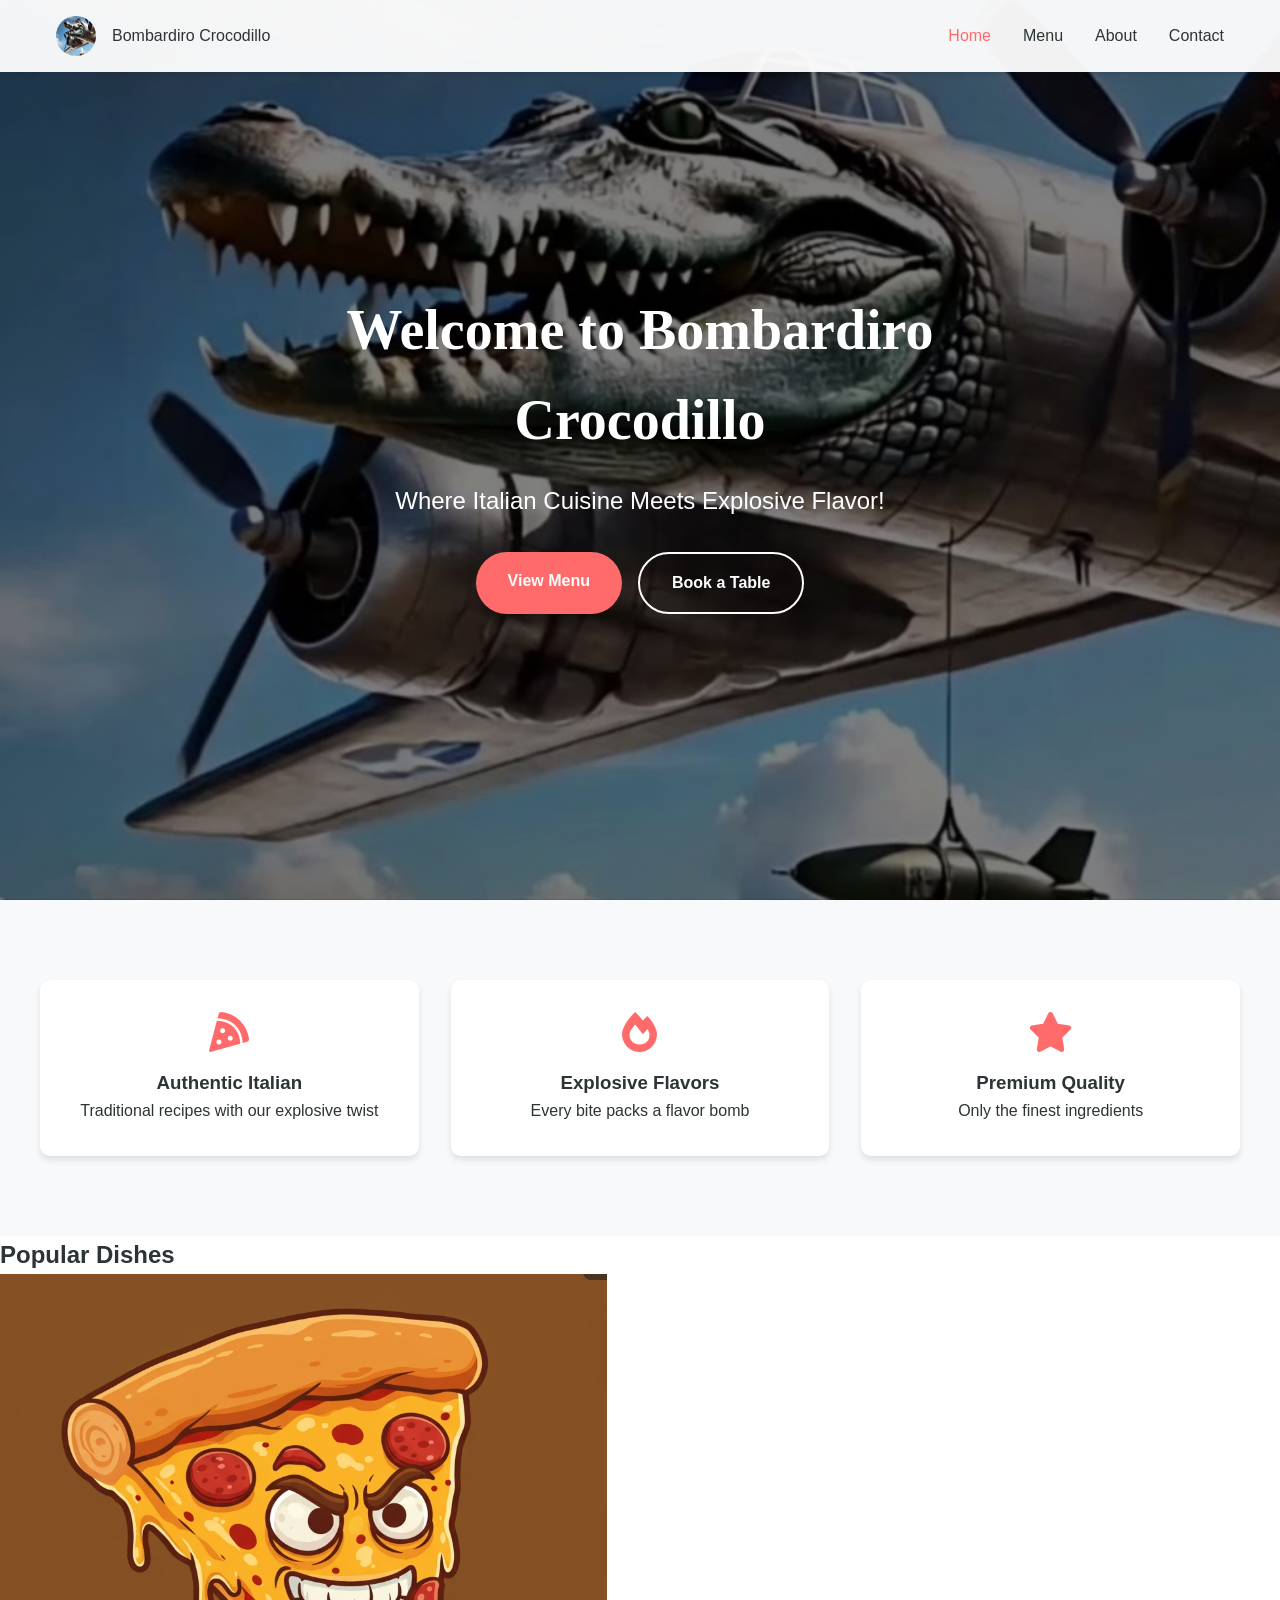
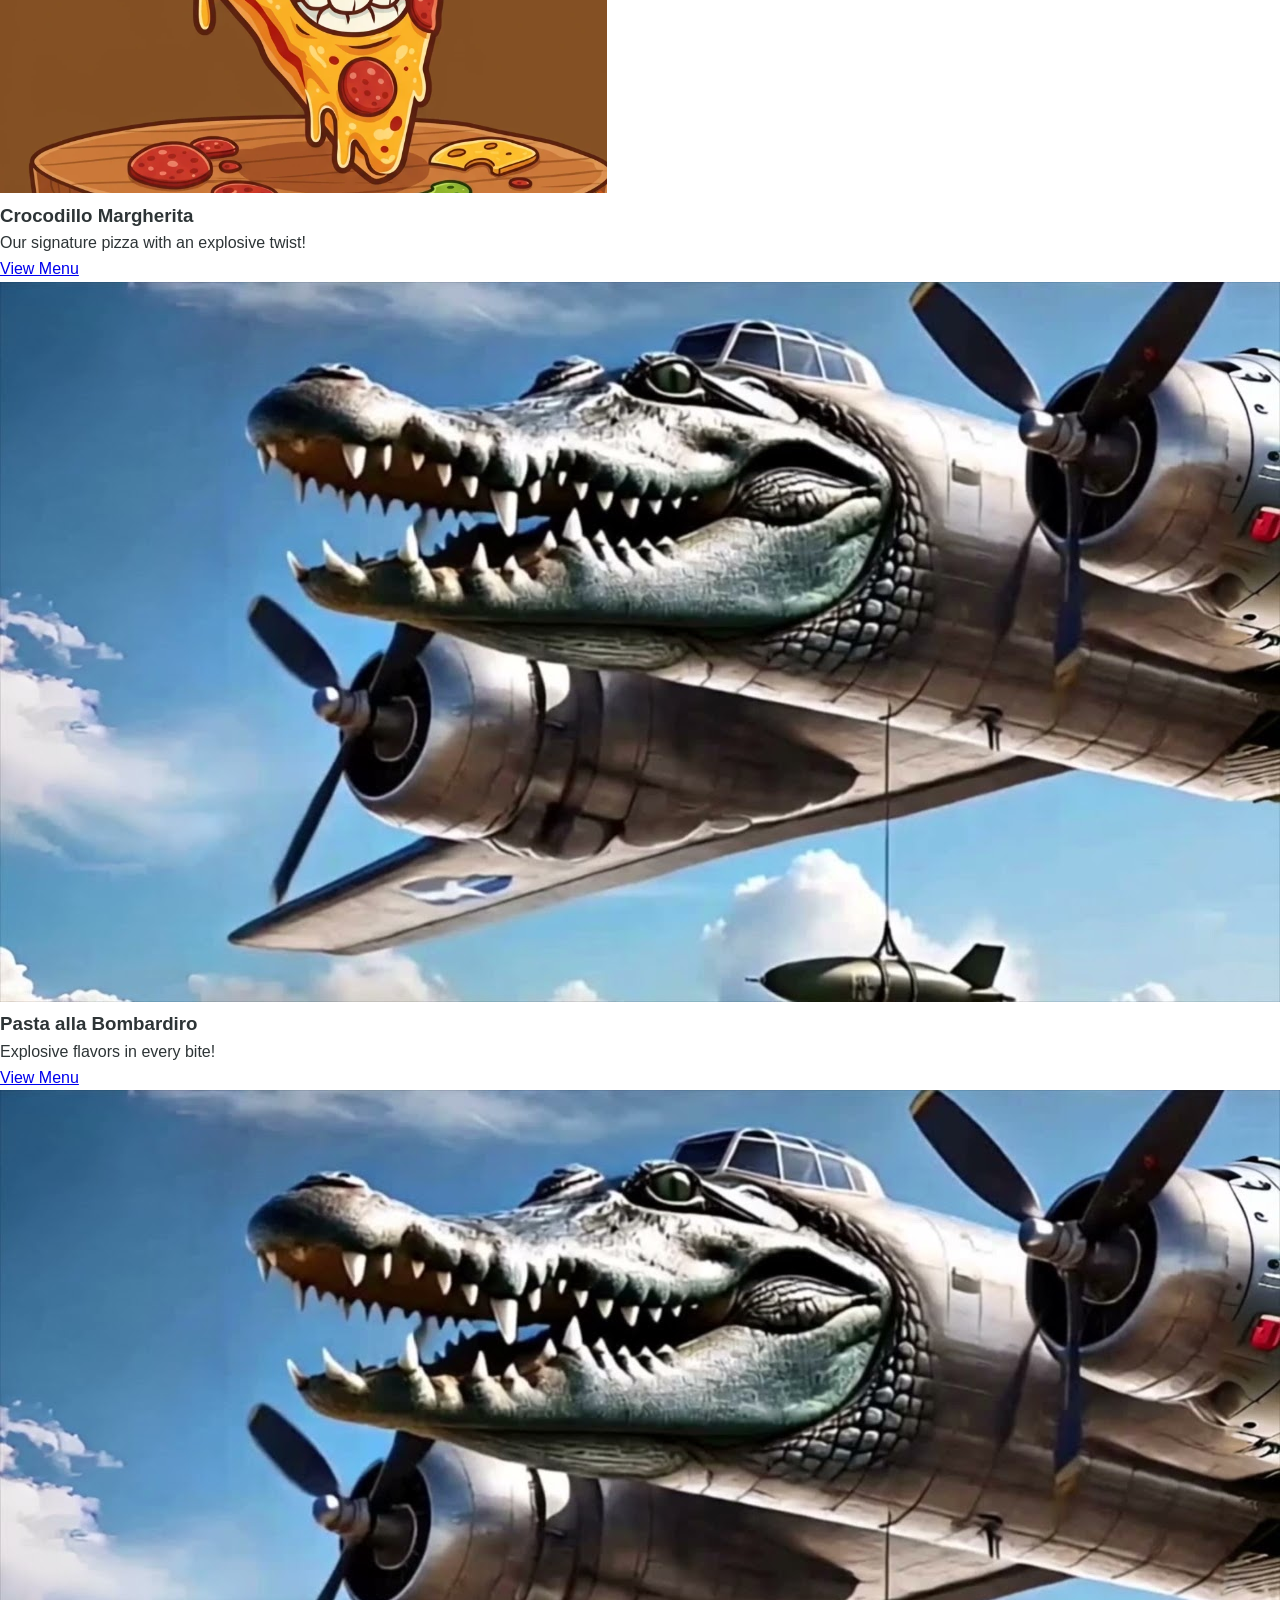
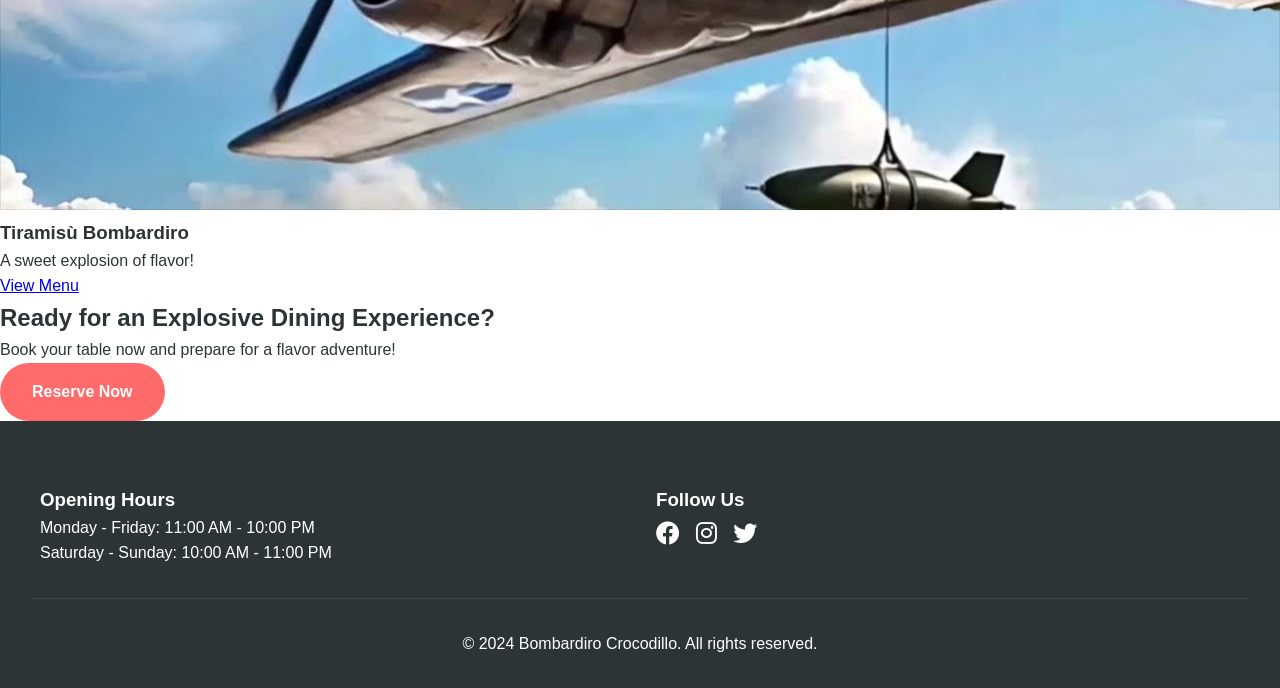
==== index.html @ 00244cc1 "Add files via upload" ====
<!DOCTYPE html>
<html lang="en">
<head>
    <meta charset="UTF-8">
    <meta name="viewport" content="width=device-width, initial-scale=1.0">
    <title>Bombardiro Crocodillo - Fine Italian Dining</title>
    <link rel="stylesheet" href="styles.css">
    <link rel="stylesheet" href="https://cdnjs.cloudflare.com/ajax/libs/font-awesome/6.0.0/css/all.min.css">
</head>
<body>
    <nav class="navbar">
        <div class="nav-container">
            <div class="logo">
                <a href="index.html">
                    <img src="crocodillo.jpg" alt="Bombardiro Crocodillo" class="logo-img">
                    <span>Bombardiro Crocodillo</span>
                </a>
            </div>
            <ul class="nav-links">
                <li><a href="index.html" class="active">Home</a></li>
                <li><a href="menu.html">Menu</a></li>
                <li><a href="about.html">About</a></li>
                <li><a href="contact.html">Contact</a></li>
            </ul>
            <div class="hamburger">
                <span></span>
                <span></span>
                <span></span>
            </div>
        </div>
    </nav>

    <main>
        <section class="hero">
            <div class="hero-content">
                <h1>Welcome to Bombardiro Crocodillo</h1>
                <p class="hero-subtitle">Where Italian Cuisine Meets Explosive Flavor!</p>
                <div class="hero-buttons">
                    <a href="menu.html" class="cta-button primary">View Menu</a>
                    <a href="contact.html" class="cta-button secondary">Book a Table</a>
                </div>
            </div>
        </section>

        <section class="features">
            <div class="features-grid">
                <div class="feature-card">
                    <i class="fas fa-pizza-slice"></i>
                    <h3>Authentic Italian</h3>
                    <p>Traditional recipes with our explosive twist</p>
                </div>
                <div class="feature-card">
                    <i class="fas fa-fire"></i>
                    <h3>Explosive Flavors</h3>
                    <p>Every bite packs a flavor bomb</p>
                </div>
                <div class="feature-card">
                    <i class="fas fa-star"></i>
                    <h3>Premium Quality</h3>
                    <p>Only the finest ingredients</p>
                </div>
            </div>
        </section>

        <section class="featured-dishes">
            <h2>Popular Dishes</h2>
            <div class="dishes-grid">
                <div class="dish-card">
                    <img src="margherita.png" alt="Crocodillo Margherita">
                    <div class="dish-content">
                        <h3>Crocodillo Margherita</h3>
                        <p>Our signature pizza with an explosive twist!</p>
                        <a href="menu.html" class="dish-link">View Menu</a>
                    </div>
                </div>
                <div class="dish-card">
                    <img src="crocodillo.jpg" alt="Pasta alla Bombardiro">
                    <div class="dish-content">
                        <h3>Pasta alla Bombardiro</h3>
                        <p>Explosive flavors in every bite!</p>
                        <a href="menu.html" class="dish-link">View Menu</a>
                    </div>
                </div>
                <div class="dish-card">
                    <img src="crocodillo.jpg" alt="Tiramisù Bombardiro">
                    <div class="dish-content">
                        <h3>Tiramisù Bombardiro</h3>
                        <p>A sweet explosion of flavor!</p>
                        <a href="menu.html" class="dish-link">View Menu</a>
                    </div>
                </div>
            </div>
        </section>

        <section class="cta-section">
            <div class="cta-content">
                <h2>Ready for an Explosive Dining Experience?</h2>
                <p>Book your table now and prepare for a flavor adventure!</p>
                <a href="contact.html" class="cta-button primary">Reserve Now</a>
            </div>
        </section>
    </main>

    <footer>
        <div class="footer-content">
            <div class="footer-section">
                <h3>Opening Hours</h3>
                <p>Monday - Friday: 11:00 AM - 10:00 PM</p>
                <p>Saturday - Sunday: 10:00 AM - 11:00 PM</p>
            </div>
            <div class="footer-section">
                <h3>Follow Us</h3>
                <div class="social-links">
                    <a href="#"><i class="fab fa-facebook"></i></a>
                    <a href="#"><i class="fab fa-instagram"></i></a>
                    <a href="#"><i class="fab fa-twitter"></i></a>
                </div>
            </div>
        </div>
        <div class="footer-bottom">
            <p>&copy; 2024 Bombardiro Crocodillo. All rights reserved.</p>
        </div>
    </footer>

    <script src="script.js"></script>
</body>
</html>
---- styles.css ----
/* Global Styles */
:root {
    --primary-color: #ff6b6b;
    --secondary-color: #4ecdc4;
    --text-color: #2d3436;
    --background-color: #ffffff;
    --accent-color: #ffd93d;
    --gray-light: #f8f9fa;
    --gray-medium: #dee2e6;
    --gray-dark: #6c757d;
    --font-primary: 'Poppins', sans-serif;
    --font-secondary: 'Playfair Display', serif;
    --transition: all 0.3s ease;
}

* {
    margin: 0;
    padding: 0;
    box-sizing: border-box;
}

body {
    font-family: var(--font-primary);
    color: var(--text-color);
    line-height: 1.6;
}

/* Navigation */
.navbar {
    background: var(--background-color);
    box-shadow: 0 2px 10px rgba(0, 0, 0, 0.1);
    position: fixed;
    width: 100%;
    top: 0;
    z-index: 1000;
}

.nav-container {
    max-width: 1200px;
    margin: 0 auto;
    padding: 1rem;
    display: flex;
    justify-content: space-between;
    align-items: center;
}

.logo a {
    display: flex;
    align-items: center;
    text-decoration: none;
    color: var(--text-color);
}

.logo-img {
    width: 40px;
    height: 40px;
    border-radius: 50%;
    margin-right: 1rem;
}

.nav-links {
    display: flex;
    list-style: none;
    gap: 2rem;
}

.nav-links a {
    text-decoration: none;
    color: var(--text-color);
    font-weight: 500;
    transition: var(--transition);
}

.nav-links a:hover,
.nav-links a.active {
    color: var(--primary-color);
}

.hamburger {
    display: none;
    flex-direction: column;
    gap: 5px;
    cursor: pointer;
}

.hamburger span {
    width: 25px;
    height: 3px;
    background: var(--primary-color);
    transition: 0.3s;
}

/* Hero Section */
.hero {
    height: 100vh;
    background: linear-gradient(rgba(0, 0, 0, 0.5), rgba(0, 0, 0, 0.5)), url('crocodillo.jpg');
    background-size: cover;
    background-position: center;
    display: flex;
    align-items: center;
    justify-content: center;
    text-align: center;
    color: white;
    padding: 2rem;
}

.hero-content {
    max-width: 800px;
}

.hero h1 {
    font-family: var(--font-secondary);
    font-size: 3.5rem;
    margin-bottom: 1rem;
}

.hero-subtitle {
    font-size: 1.5rem;
    margin-bottom: 2rem;
}

.hero-buttons {
    display: flex;
    gap: 1rem;
    justify-content: center;
}

/* Buttons */
.cta-button {
    display: inline-block;
    padding: 1rem 2rem;
    border-radius: 50px;
    text-decoration: none;
    font-weight: 600;
    transition: var(--transition);
}

.cta-button.primary {
    background: var(--primary-color);
    color: white;
}

.cta-button.secondary {
    background: transparent;
    color: white;
    border: 2px solid white;
}

.cta-button:hover {
    transform: translateY(-2px);
    box-shadow: 0 4px 15px rgba(0, 0, 0, 0.2);
}

/* Features Section */
.features {
    padding: 5rem 2rem;
    background: var(--gray-light);
}

.features-grid {
    max-width: 1200px;
    margin: 0 auto;
    display: grid;
    grid-template-columns: repeat(auto-fit, minmax(250px, 1fr));
    gap: 2rem;
}

.feature-card {
    text-align: center;
    padding: 2rem;
    background: white;
    border-radius: 10px;
    box-shadow: 0 4px 6px rgba(0, 0, 0, 0.1);
    transition: var(--transition);
}

.feature-card:hover {
    transform: translateY(-5px);
}

.feature-card i {
    font-size: 2.5rem;
    color: var(--primary-color);
    margin-bottom: 1rem;
}

/* Menu Section */
.menu-section {
    padding: 5rem 2rem;
}

.menu-category {
    max-width: 1200px;
    margin: 0 auto 4rem;
}

.menu-category h2 {
    font-family: var(--font-secondary);
    font-size: 2.5rem;
    text-align: center;
    margin-bottom: 2rem;
}

.menu-grid {
    display: grid;
    grid-template-columns: repeat(auto-fit, minmax(300px, 1fr));
    gap: 2rem;
}

.menu-item {
    background: white;
    border-radius: 10px;
    overflow: hidden;
    box-shadow: 0 4px 6px rgba(0, 0, 0, 0.1);
    transition: var(--transition);
}

.menu-item:hover {
    transform: translateY(-5px);
}

.menu-item img {
    width: 100%;
    height: 200px;
    object-fit: cover;
}

.menu-item-content {
    padding: 1.5rem;
}

.menu-item h3 {
    font-family: var(--font-secondary);
    margin-bottom: 0.5rem;
}

.menu-item .price {
    color: var(--primary-color);
    font-weight: 600;
    font-size: 1.2rem;
}

/* Contact Section */
.contact-section {
    padding: 5rem 2rem;
    background: var(--gray-light);
}

.contact-grid {
    max-width: 1200px;
    margin: 0 auto;
    display: grid;
    grid-template-columns: repeat(auto-fit, minmax(300px, 1fr));
    gap: 3rem;
}

.contact-form-container {
    background: white;
    padding: 2rem;
    border-radius: 10px;
    box-shadow: 0 4px 6px rgba(0, 0, 0, 0.1);
}

.form-group {
    margin-bottom: 1.5rem;
}

.form-group label {
    display: block;
    margin-bottom: 0.5rem;
    font-weight: 500;
}

.form-group input,
.form-group textarea {
    width: 100%;
    padding: 0.75rem;
    border: 1px solid var(--gray-medium);
    border-radius: 5px;
    font-family: var(--font-primary);
}

.submit-btn {
    background: var(--primary-color);
    color: white;
    border: none;
    padding: 1rem 2rem;
    border-radius: 50px;
    cursor: pointer;
    font-weight: 600;
    transition: var(--transition);
}

.submit-btn:hover {
    background: var(--primary-color);
    transform: translateY(-2px);
}

/* Footer */
footer {
    background: var(--text-color);
    color: white;
    padding: 4rem 2rem 2rem;
}

.footer-content {
    max-width: 1200px;
    margin: 0 auto;
    display: grid;
    grid-template-columns: repeat(auto-fit, minmax(250px, 1fr));
    gap: 2rem;
}

.social-links {
    display: flex;
    gap: 1rem;
}

.social-links a {
    color: white;
    font-size: 1.5rem;
    transition: var(--transition);
}

.social-links a:hover {
    color: var(--primary-color);
}

.footer-bottom {
    text-align: center;
    padding-top: 2rem;
    margin-top: 2rem;
    border-top: 1px solid rgba(255, 255, 255, 0.1);
}

/* Responsive Design */
@media (max-width: 768px) {
    .hero h1 {
        font-size: 2.5rem;
    }

    .hero-subtitle {
        font-size: 1.2rem;
    }

    .nav-links {
        display: none;
    }

    .hamburger {
        display: block;
    }

    .menu-grid {
        grid-template-columns: 1fr;
    }
}

/* Animations */
@keyframes fadeIn {
    from {
        opacity: 0;
        transform: translateY(20px);
    }
    to {
        opacity: 1;
        transform: translateY(0);
    }
}

.feature-card,
.menu-item,
.dish-card {
    animation: fadeIn 0.6s ease-out forwards;
}
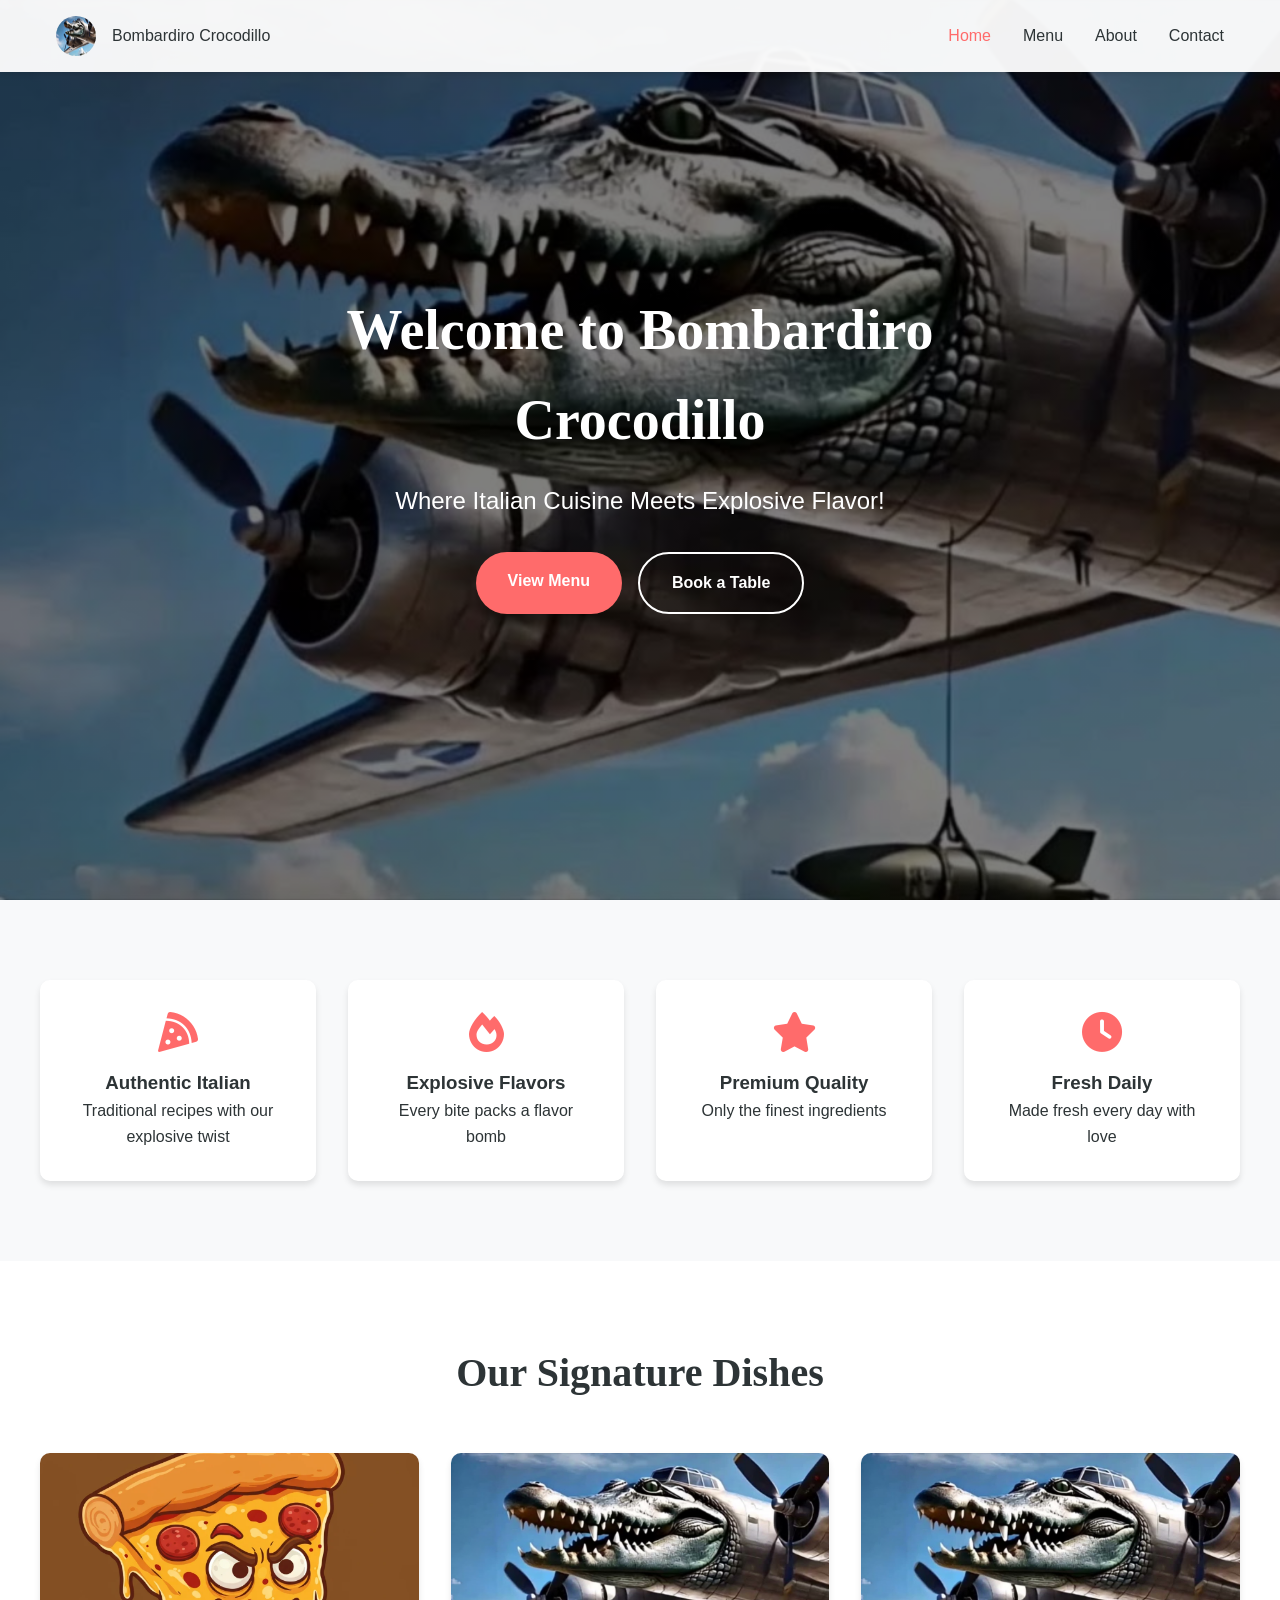
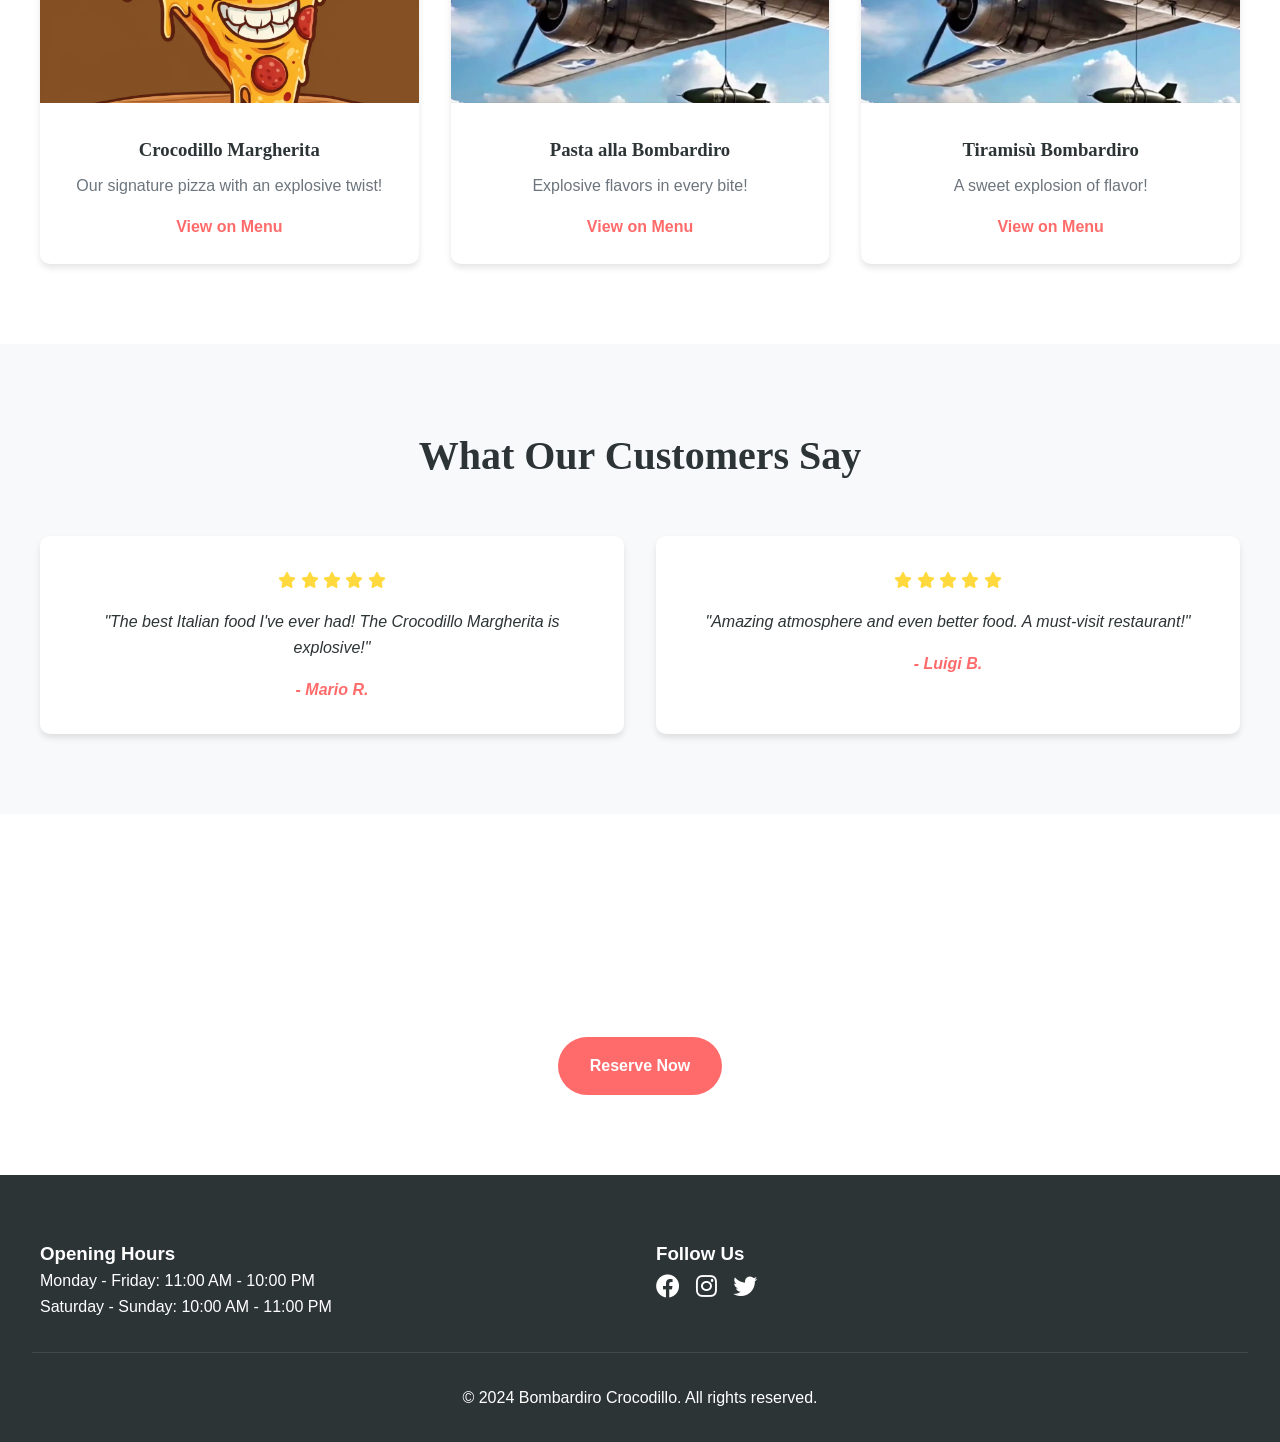
==== commit edfd27cf: "Add files via upload" ====
--- a/index.html
+++ b/index.html
@@ -59,18 +59,23 @@
                     <h3>Premium Quality</h3>
                     <p>Only the finest ingredients</p>
                 </div>
+                <div class="feature-card">
+                    <i class="fas fa-clock"></i>
+                    <h3>Fresh Daily</h3>
+                    <p>Made fresh every day with love</p>
+                </div>
             </div>
         </section>
 
         <section class="featured-dishes">
-            <h2>Popular Dishes</h2>
+            <h2>Our Signature Dishes</h2>
             <div class="dishes-grid">
                 <div class="dish-card">
                     <img src="margherita.png" alt="Crocodillo Margherita">
                     <div class="dish-content">
                         <h3>Crocodillo Margherita</h3>
                         <p>Our signature pizza with an explosive twist!</p>
-                        <a href="menu.html" class="dish-link">View Menu</a>
+                        <a href="menu.html#pizzas" class="dish-link">View on Menu</a>
                     </div>
                 </div>
                 <div class="dish-card">
@@ -78,7 +83,7 @@
                     <div class="dish-content">
                         <h3>Pasta alla Bombardiro</h3>
                         <p>Explosive flavors in every bite!</p>
-                        <a href="menu.html" class="dish-link">View Menu</a>
+                        <a href="menu.html#pasta" class="dish-link">View on Menu</a>
                     </div>
                 </div>
                 <div class="dish-card">
@@ -86,8 +91,36 @@
                     <div class="dish-content">
                         <h3>Tiramisù Bombardiro</h3>
                         <p>A sweet explosion of flavor!</p>
-                        <a href="menu.html" class="dish-link">View Menu</a>
+                        <a href="menu.html#desserts" class="dish-link">View on Menu</a>
                     </div>
+                </div>
+            </div>
+        </section>
+
+        <section class="testimonials">
+            <h2>What Our Customers Say</h2>
+            <div class="testimonials-grid">
+                <div class="testimonial-card">
+                    <div class="stars">
+                        <i class="fas fa-star"></i>
+                        <i class="fas fa-star"></i>
+                        <i class="fas fa-star"></i>
+                        <i class="fas fa-star"></i>
+                        <i class="fas fa-star"></i>
+                    </div>
+                    <p>"The best Italian food I've ever had! The Crocodillo Margherita is explosive!"</p>
+                    <cite>- Mario R.</cite>
+                </div>
+                <div class="testimonial-card">
+                    <div class="stars">
+                        <i class="fas fa-star"></i>
+                        <i class="fas fa-star"></i>
+                        <i class="fas fa-star"></i>
+                        <i class="fas fa-star"></i>
+                        <i class="fas fa-star"></i>
+                    </div>
+                    <p>"Amazing atmosphere and even better food. A must-visit restaurant!"</p>
+                    <cite>- Luigi B.</cite>
                 </div>
             </div>
         </section>
--- a/styles.css
+++ b/styles.css
@@ -372,4 +372,168 @@
 .menu-item,
 .dish-card {
     animation: fadeIn 0.6s ease-out forwards;
+}
+
+/* Testimonials Section */
+.testimonials {
+    padding: 5rem 2rem;
+    background: var(--gray-light);
+}
+
+.testimonials h2 {
+    text-align: center;
+    font-family: var(--font-secondary);
+    font-size: 2.5rem;
+    margin-bottom: 3rem;
+}
+
+.testimonials-grid {
+    max-width: 1200px;
+    margin: 0 auto;
+    display: grid;
+    grid-template-columns: repeat(auto-fit, minmax(300px, 1fr));
+    gap: 2rem;
+}
+
+.testimonial-card {
+    background: white;
+    padding: 2rem;
+    border-radius: 10px;
+    box-shadow: 0 4px 6px rgba(0, 0, 0, 0.1);
+    text-align: center;
+    transition: var(--transition);
+}
+
+.testimonial-card:hover {
+    transform: translateY(-5px);
+}
+
+.stars {
+    color: var(--accent-color);
+    margin-bottom: 1rem;
+}
+
+.testimonial-card p {
+    font-style: italic;
+    margin-bottom: 1rem;
+    color: var(--text-color);
+}
+
+.testimonial-card cite {
+    font-weight: 600;
+    color: var(--primary-color);
+}
+
+/* Featured Dishes Section */
+.featured-dishes {
+    padding: 5rem 2rem;
+}
+
+.featured-dishes h2 {
+    text-align: center;
+    font-family: var(--font-secondary);
+    font-size: 2.5rem;
+    margin-bottom: 3rem;
+}
+
+.dishes-grid {
+    max-width: 1200px;
+    margin: 0 auto;
+    display: grid;
+    grid-template-columns: repeat(auto-fit, minmax(300px, 1fr));
+    gap: 2rem;
+}
+
+.dish-card {
+    background: white;
+    border-radius: 10px;
+    overflow: hidden;
+    box-shadow: 0 4px 6px rgba(0, 0, 0, 0.1);
+    transition: var(--transition);
+}
+
+.dish-card:hover {
+    transform: translateY(-5px);
+}
+
+.dish-card img {
+    width: 100%;
+    height: 250px;
+    object-fit: cover;
+}
+
+.dish-content {
+    padding: 1.5rem;
+    text-align: center;
+}
+
+.dish-content h3 {
+    font-family: var(--font-secondary);
+    margin-bottom: 0.5rem;
+}
+
+.dish-content p {
+    margin-bottom: 1rem;
+    color: var(--gray-dark);
+}
+
+.dish-link {
+    display: inline-block;
+    color: var(--primary-color);
+    text-decoration: none;
+    font-weight: 600;
+    transition: var(--transition);
+}
+
+.dish-link:hover {
+    color: var(--secondary-color);
+}
+
+/* CTA Section */
+.cta-section {
+    padding: 5rem 2rem;
+    background: linear-gradient(rgba(0, 0, 0, 0.7), rgba(0, 0, 0, 0.7)), url('crocodillo.jpg');
+    background-size: cover;
+    background-position: center;
+    background-attachment: fixed;
+    color: white;
+    text-align: center;
+}
+
+.cta-content {
+    max-width: 800px;
+    margin: 0 auto;
+}
+
+.cta-content h2 {
+    font-family: var(--font-secondary);
+    font-size: 2.5rem;
+    margin-bottom: 1rem;
+}
+
+.cta-content p {
+    margin-bottom: 2rem;
+    font-size: 1.2rem;
+}
+
+/* Responsive Design Updates */
+@media (max-width: 768px) {
+    .testimonials-grid,
+    .dishes-grid {
+        grid-template-columns: 1fr;
+    }
+
+    .cta-content h2 {
+        font-size: 2rem;
+    }
+
+    .cta-content p {
+        font-size: 1rem;
+    }
+}
+
+/* Animation Updates */
+.testimonial-card,
+.dish-card {
+    animation: fadeIn 0.6s ease-out forwards;
 } 
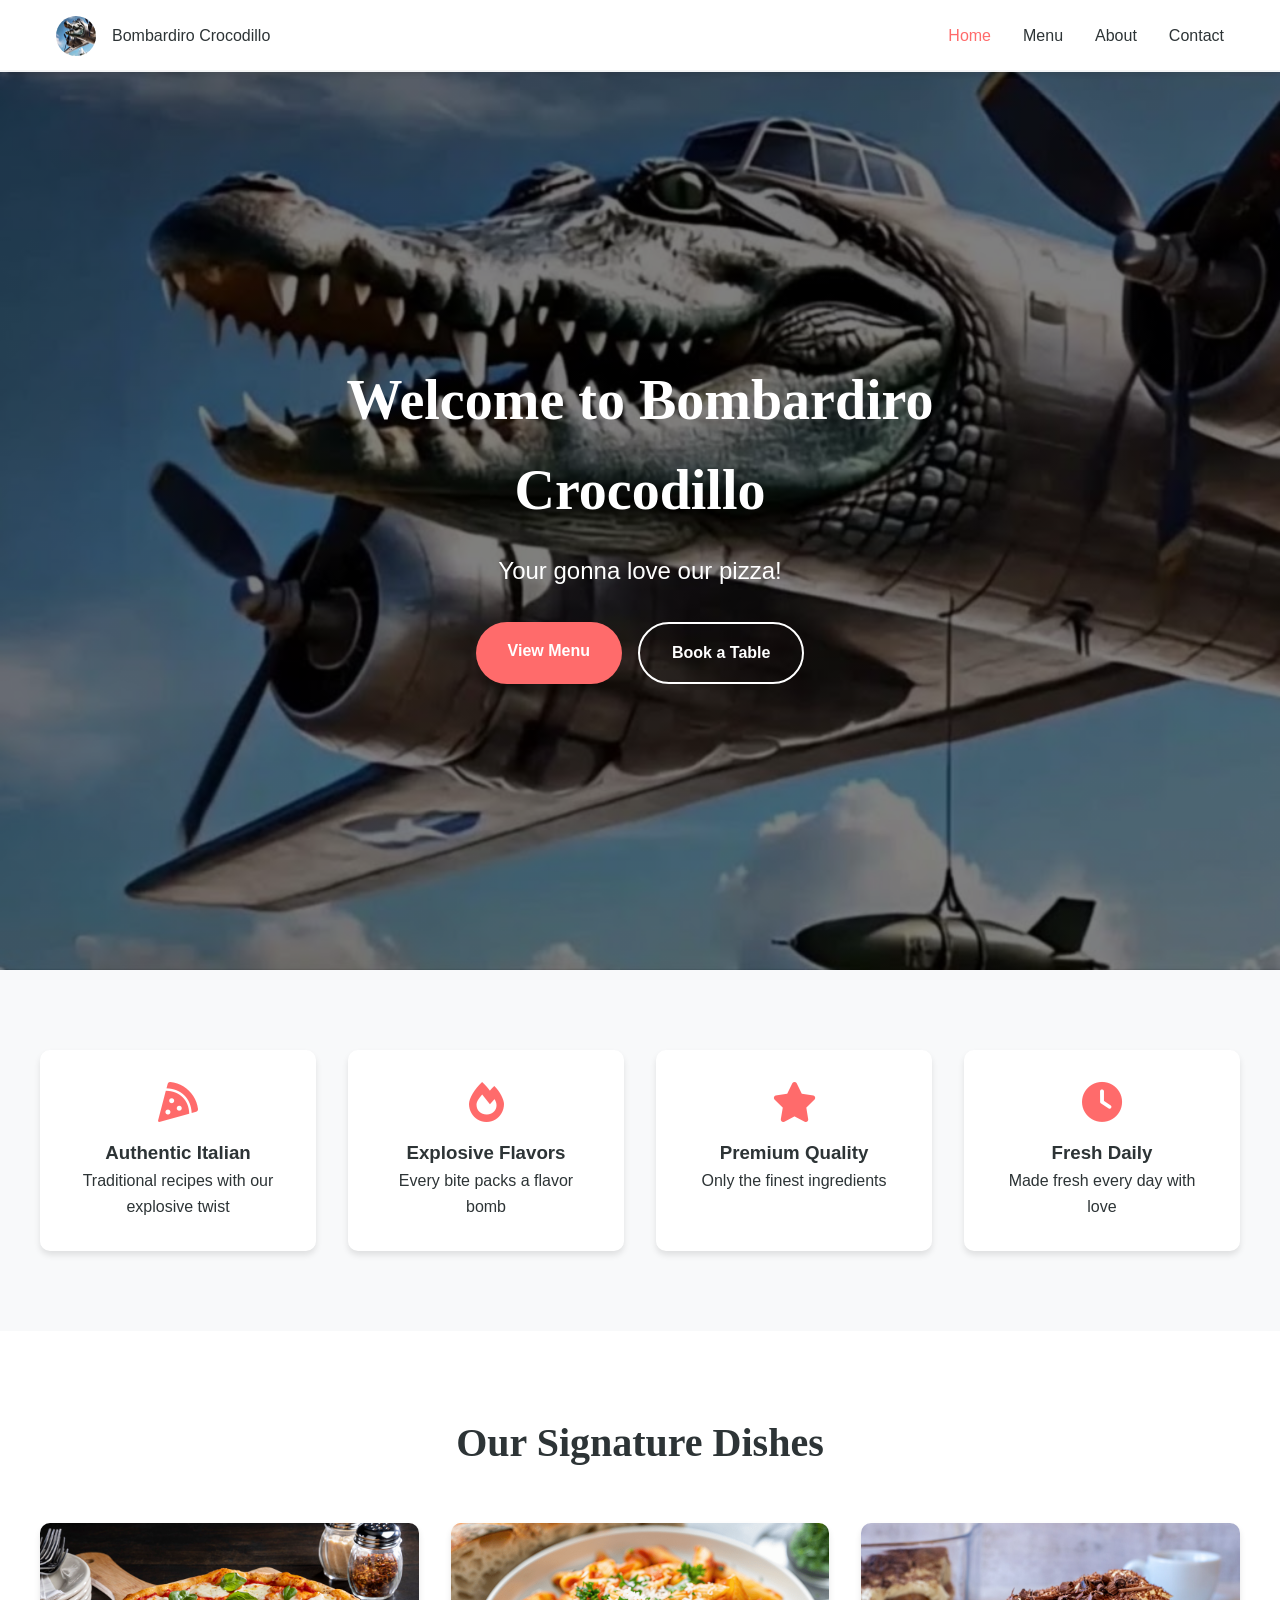
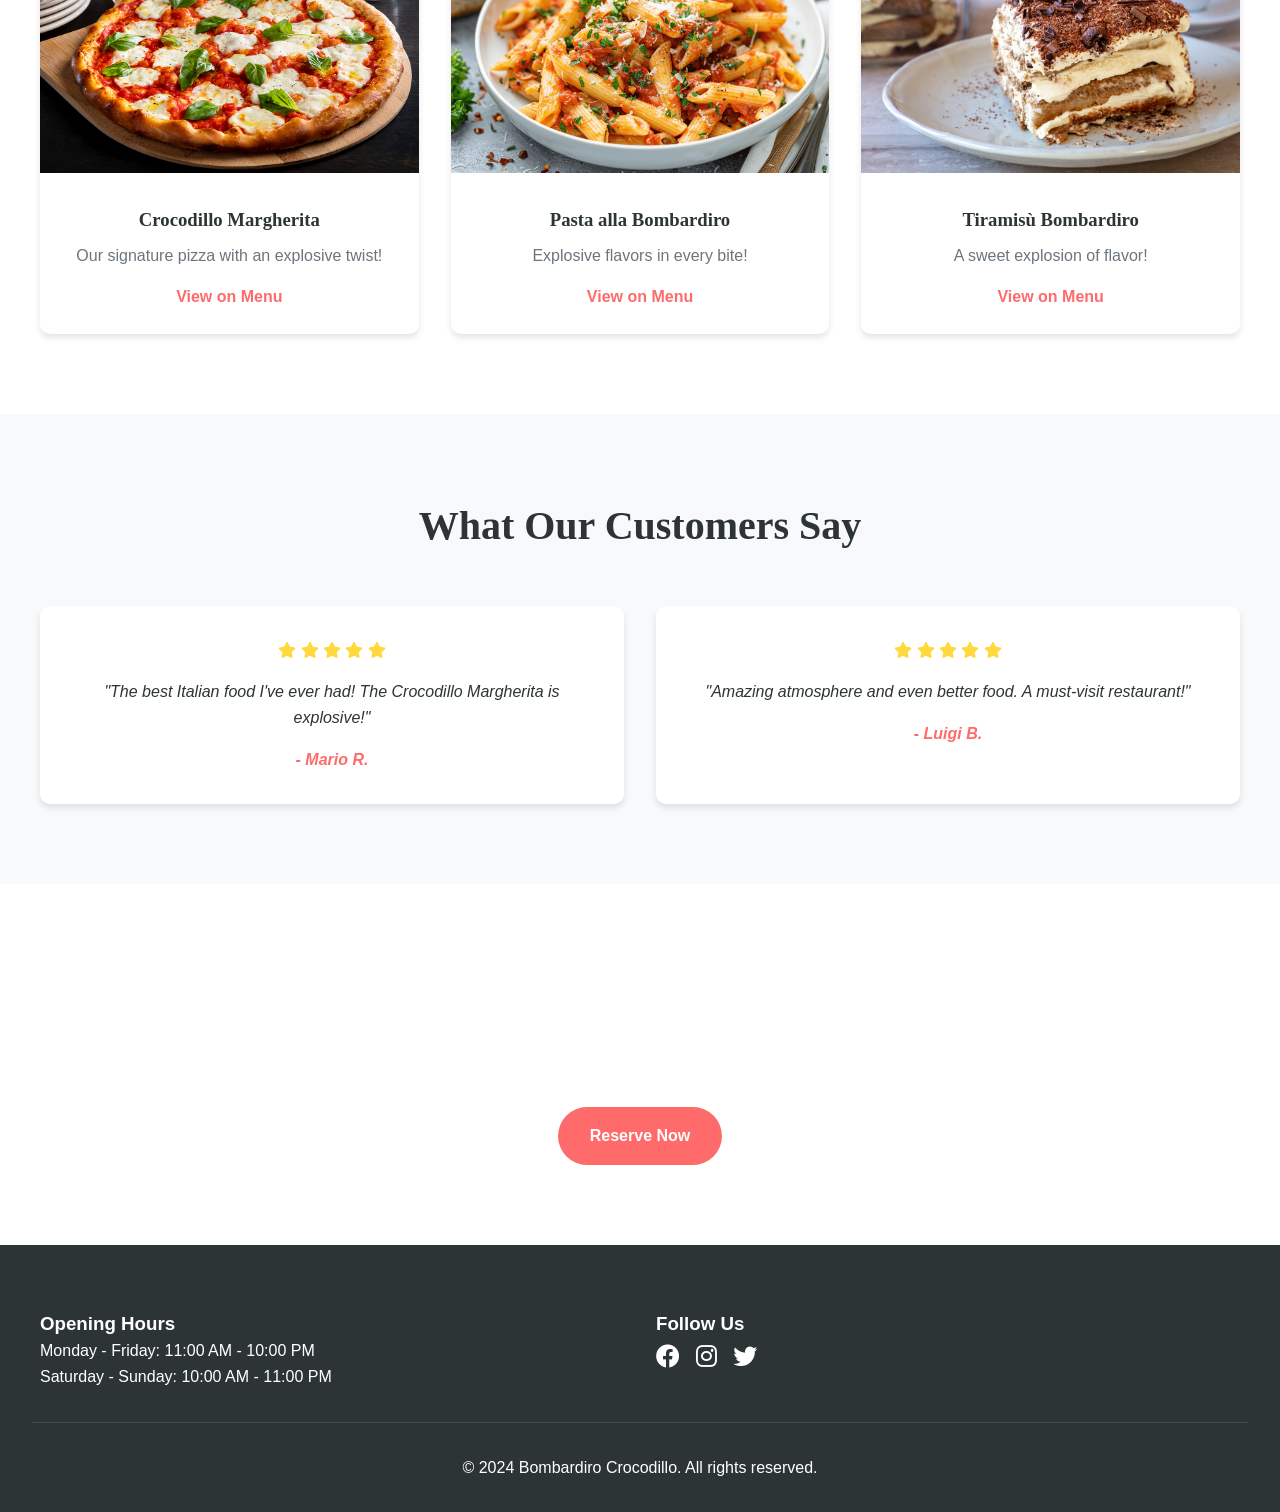
==== commit e7d8db6e: "Add files via upload" ====
--- a/index.html
+++ b/index.html
@@ -34,7 +34,7 @@
         <section class="hero">
             <div class="hero-content">
                 <h1>Welcome to Bombardiro Crocodillo</h1>
-                <p class="hero-subtitle">Where Italian Cuisine Meets Explosive Flavor!</p>
+                <p class="hero-subtitle">Your gonna love our pizza!</p>
                 <div class="hero-buttons">
                     <a href="menu.html" class="cta-button primary">View Menu</a>
                     <a href="contact.html" class="cta-button secondary">Book a Table</a>
@@ -71,7 +71,7 @@
             <h2>Our Signature Dishes</h2>
             <div class="dishes-grid">
                 <div class="dish-card">
-                    <img src="margherita.png" alt="Crocodillo Margherita">
+                    <img src="./images/Margherita-Pizza-deck-oven.jpg" alt="Crocodillo Margherita">
                     <div class="dish-content">
                         <h3>Crocodillo Margherita</h3>
                         <p>Our signature pizza with an explosive twist!</p>
@@ -79,7 +79,7 @@
                     </div>
                 </div>
                 <div class="dish-card">
-                    <img src="crocodillo.jpg" alt="Pasta alla Bombardiro">
+                    <img src="./images/Spicy-Penne-Pasta_-done.png" alt="Pasta alla Bombardiro">
                     <div class="dish-content">
                         <h3>Pasta alla Bombardiro</h3>
                         <p>Explosive flavors in every bite!</p>
@@ -87,7 +87,7 @@
                     </div>
                 </div>
                 <div class="dish-card">
-                    <img src="crocodillo.jpg" alt="Tiramisù Bombardiro">
+                    <img src="./images/tiramisu-4583.jpg" alt="Tiramisù Bombardiro">
                     <div class="dish-content">
                         <h3>Tiramisù Bombardiro</h3>
                         <p>A sweet explosion of flavor!</p>
--- a/styles.css
+++ b/styles.css
@@ -1,539 +1,835 @@
-/* Global Styles */
-:root {
-    --primary-color: #ff6b6b;
-    --secondary-color: #4ecdc4;
-    --text-color: #2d3436;
-    --background-color: #ffffff;
-    --accent-color: #ffd93d;
-    --gray-light: #f8f9fa;
-    --gray-medium: #dee2e6;
-    --gray-dark: #6c757d;
-    --font-primary: 'Poppins', sans-serif;
-    --font-secondary: 'Playfair Display', serif;
-    --transition: all 0.3s ease;
-}
-
-* {
-    margin: 0;
-    padding: 0;
-    box-sizing: border-box;
-}
-
-body {
-    font-family: var(--font-primary);
-    color: var(--text-color);
-    line-height: 1.6;
-}
-
-/* Navigation */
-.navbar {
-    background: var(--background-color);
-    box-shadow: 0 2px 10px rgba(0, 0, 0, 0.1);
-    position: fixed;
-    width: 100%;
-    top: 0;
-    z-index: 1000;
-}
-
-.nav-container {
-    max-width: 1200px;
-    margin: 0 auto;
-    padding: 1rem;
-    display: flex;
-    justify-content: space-between;
-    align-items: center;
-}
-
-.logo a {
-    display: flex;
-    align-items: center;
-    text-decoration: none;
-    color: var(--text-color);
-}
-
-.logo-img {
-    width: 40px;
-    height: 40px;
-    border-radius: 50%;
-    margin-right: 1rem;
-}
-
-.nav-links {
-    display: flex;
-    list-style: none;
-    gap: 2rem;
-}
-
-.nav-links a {
-    text-decoration: none;
-    color: var(--text-color);
-    font-weight: 500;
-    transition: var(--transition);
-}
-
-.nav-links a:hover,
-.nav-links a.active {
-    color: var(--primary-color);
-}
-
-.hamburger {
-    display: none;
-    flex-direction: column;
-    gap: 5px;
-    cursor: pointer;
-}
-
-.hamburger span {
-    width: 25px;
-    height: 3px;
-    background: var(--primary-color);
-    transition: 0.3s;
-}
-
-/* Hero Section */
-.hero {
-    height: 100vh;
-    background: linear-gradient(rgba(0, 0, 0, 0.5), rgba(0, 0, 0, 0.5)), url('crocodillo.jpg');
-    background-size: cover;
-    background-position: center;
-    display: flex;
-    align-items: center;
-    justify-content: center;
-    text-align: center;
-    color: white;
-    padding: 2rem;
-}
-
-.hero-content {
-    max-width: 800px;
-}
-
-.hero h1 {
-    font-family: var(--font-secondary);
-    font-size: 3.5rem;
-    margin-bottom: 1rem;
-}
-
-.hero-subtitle {
-    font-size: 1.5rem;
-    margin-bottom: 2rem;
-}
-
-.hero-buttons {
-    display: flex;
-    gap: 1rem;
-    justify-content: center;
-}
-
-/* Buttons */
-.cta-button {
-    display: inline-block;
-    padding: 1rem 2rem;
-    border-radius: 50px;
-    text-decoration: none;
-    font-weight: 600;
-    transition: var(--transition);
-}
-
-.cta-button.primary {
-    background: var(--primary-color);
-    color: white;
-}
-
-.cta-button.secondary {
-    background: transparent;
-    color: white;
-    border: 2px solid white;
-}
-
-.cta-button:hover {
-    transform: translateY(-2px);
-    box-shadow: 0 4px 15px rgba(0, 0, 0, 0.2);
-}
-
-/* Features Section */
-.features {
-    padding: 5rem 2rem;
-    background: var(--gray-light);
-}
-
-.features-grid {
-    max-width: 1200px;
-    margin: 0 auto;
-    display: grid;
-    grid-template-columns: repeat(auto-fit, minmax(250px, 1fr));
-    gap: 2rem;
-}
-
-.feature-card {
-    text-align: center;
-    padding: 2rem;
-    background: white;
-    border-radius: 10px;
-    box-shadow: 0 4px 6px rgba(0, 0, 0, 0.1);
-    transition: var(--transition);
-}
-
-.feature-card:hover {
-    transform: translateY(-5px);
-}
-
-.feature-card i {
-    font-size: 2.5rem;
-    color: var(--primary-color);
-    margin-bottom: 1rem;
-}
-
-/* Menu Section */
-.menu-section {
-    padding: 5rem 2rem;
-}
-
-.menu-category {
-    max-width: 1200px;
-    margin: 0 auto 4rem;
-}
-
-.menu-category h2 {
-    font-family: var(--font-secondary);
-    font-size: 2.5rem;
-    text-align: center;
-    margin-bottom: 2rem;
-}
-
-.menu-grid {
-    display: grid;
-    grid-template-columns: repeat(auto-fit, minmax(300px, 1fr));
-    gap: 2rem;
-}
-
-.menu-item {
-    background: white;
-    border-radius: 10px;
-    overflow: hidden;
-    box-shadow: 0 4px 6px rgba(0, 0, 0, 0.1);
-    transition: var(--transition);
-}
-
-.menu-item:hover {
-    transform: translateY(-5px);
-}
-
-.menu-item img {
-    width: 100%;
-    height: 200px;
-    object-fit: cover;
-}
-
-.menu-item-content {
-    padding: 1.5rem;
-}
-
-.menu-item h3 {
-    font-family: var(--font-secondary);
-    margin-bottom: 0.5rem;
-}
-
-.menu-item .price {
-    color: var(--primary-color);
-    font-weight: 600;
-    font-size: 1.2rem;
-}
-
-/* Contact Section */
-.contact-section {
-    padding: 5rem 2rem;
-    background: var(--gray-light);
-}
-
-.contact-grid {
-    max-width: 1200px;
-    margin: 0 auto;
-    display: grid;
-    grid-template-columns: repeat(auto-fit, minmax(300px, 1fr));
-    gap: 3rem;
-}
-
-.contact-form-container {
-    background: white;
-    padding: 2rem;
-    border-radius: 10px;
-    box-shadow: 0 4px 6px rgba(0, 0, 0, 0.1);
-}
-
-.form-group {
-    margin-bottom: 1.5rem;
-}
-
-.form-group label {
-    display: block;
-    margin-bottom: 0.5rem;
-    font-weight: 500;
-}
-
-.form-group input,
-.form-group textarea {
-    width: 100%;
-    padding: 0.75rem;
-    border: 1px solid var(--gray-medium);
-    border-radius: 5px;
-    font-family: var(--font-primary);
-}
-
-.submit-btn {
-    background: var(--primary-color);
-    color: white;
-    border: none;
-    padding: 1rem 2rem;
-    border-radius: 50px;
-    cursor: pointer;
-    font-weight: 600;
-    transition: var(--transition);
-}
-
-.submit-btn:hover {
-    background: var(--primary-color);
-    transform: translateY(-2px);
-}
-
-/* Footer */
-footer {
-    background: var(--text-color);
-    color: white;
-    padding: 4rem 2rem 2rem;
-}
-
-.footer-content {
-    max-width: 1200px;
-    margin: 0 auto;
-    display: grid;
-    grid-template-columns: repeat(auto-fit, minmax(250px, 1fr));
-    gap: 2rem;
-}
-
-.social-links {
-    display: flex;
-    gap: 1rem;
-}
-
-.social-links a {
-    color: white;
-    font-size: 1.5rem;
-    transition: var(--transition);
-}
-
-.social-links a:hover {
-    color: var(--primary-color);
-}
-
-.footer-bottom {
-    text-align: center;
-    padding-top: 2rem;
-    margin-top: 2rem;
-    border-top: 1px solid rgba(255, 255, 255, 0.1);
-}
-
-/* Responsive Design */
-@media (max-width: 768px) {
-    .hero h1 {
-        font-size: 2.5rem;
-    }
-
-    .hero-subtitle {
-        font-size: 1.2rem;
-    }
-
-    .nav-links {
-        display: none;
-    }
-
-    .hamburger {
-        display: block;
-    }
-
-    .menu-grid {
-        grid-template-columns: 1fr;
-    }
-}
-
-/* Animations */
-@keyframes fadeIn {
-    from {
-        opacity: 0;
-        transform: translateY(20px);
-    }
-    to {
-        opacity: 1;
-        transform: translateY(0);
-    }
-}
-
-.feature-card,
-.menu-item,
-.dish-card {
-    animation: fadeIn 0.6s ease-out forwards;
-}
-
-/* Testimonials Section */
-.testimonials {
-    padding: 5rem 2rem;
-    background: var(--gray-light);
-}
-
-.testimonials h2 {
-    text-align: center;
-    font-family: var(--font-secondary);
-    font-size: 2.5rem;
-    margin-bottom: 3rem;
-}
-
-.testimonials-grid {
-    max-width: 1200px;
-    margin: 0 auto;
-    display: grid;
-    grid-template-columns: repeat(auto-fit, minmax(300px, 1fr));
-    gap: 2rem;
-}
-
-.testimonial-card {
-    background: white;
-    padding: 2rem;
-    border-radius: 10px;
-    box-shadow: 0 4px 6px rgba(0, 0, 0, 0.1);
-    text-align: center;
-    transition: var(--transition);
-}
-
-.testimonial-card:hover {
-    transform: translateY(-5px);
-}
-
-.stars {
-    color: var(--accent-color);
-    margin-bottom: 1rem;
-}
-
-.testimonial-card p {
-    font-style: italic;
-    margin-bottom: 1rem;
-    color: var(--text-color);
-}
-
-.testimonial-card cite {
-    font-weight: 600;
-    color: var(--primary-color);
-}
-
-/* Featured Dishes Section */
-.featured-dishes {
-    padding: 5rem 2rem;
-}
-
-.featured-dishes h2 {
-    text-align: center;
-    font-family: var(--font-secondary);
-    font-size: 2.5rem;
-    margin-bottom: 3rem;
-}
-
-.dishes-grid {
-    max-width: 1200px;
-    margin: 0 auto;
-    display: grid;
-    grid-template-columns: repeat(auto-fit, minmax(300px, 1fr));
-    gap: 2rem;
-}
-
-.dish-card {
-    background: white;
-    border-radius: 10px;
-    overflow: hidden;
-    box-shadow: 0 4px 6px rgba(0, 0, 0, 0.1);
-    transition: var(--transition);
-}
-
-.dish-card:hover {
-    transform: translateY(-5px);
-}
-
-.dish-card img {
-    width: 100%;
-    height: 250px;
-    object-fit: cover;
-}
-
-.dish-content {
-    padding: 1.5rem;
-    text-align: center;
-}
-
-.dish-content h3 {
-    font-family: var(--font-secondary);
-    margin-bottom: 0.5rem;
-}
-
-.dish-content p {
-    margin-bottom: 1rem;
-    color: var(--gray-dark);
-}
-
-.dish-link {
-    display: inline-block;
-    color: var(--primary-color);
-    text-decoration: none;
-    font-weight: 600;
-    transition: var(--transition);
-}
-
-.dish-link:hover {
-    color: var(--secondary-color);
-}
-
-/* CTA Section */
-.cta-section {
-    padding: 5rem 2rem;
-    background: linear-gradient(rgba(0, 0, 0, 0.7), rgba(0, 0, 0, 0.7)), url('crocodillo.jpg');
-    background-size: cover;
-    background-position: center;
-    background-attachment: fixed;
-    color: white;
-    text-align: center;
-}
-
-.cta-content {
-    max-width: 800px;
-    margin: 0 auto;
-}
-
-.cta-content h2 {
-    font-family: var(--font-secondary);
-    font-size: 2.5rem;
-    margin-bottom: 1rem;
-}
-
-.cta-content p {
-    margin-bottom: 2rem;
-    font-size: 1.2rem;
-}
-
-/* Responsive Design Updates */
-@media (max-width: 768px) {
-    .testimonials-grid,
-    .dishes-grid {
-        grid-template-columns: 1fr;
-    }
-
-    .cta-content h2 {
-        font-size: 2rem;
-    }
-
-    .cta-content p {
-        font-size: 1rem;
-    }
-}
-
-/* Animation Updates */
-.testimonial-card,
-.dish-card {
-    animation: fadeIn 0.6s ease-out forwards;
+/* Global Styles */
+:root {
+    --primary-color: #ff6b6b;
+    --secondary-color: #4ecdc4;
+    --text-color: #2d3436;
+    --background-color: #ffffff;
+    --accent-color: #ffd93d;
+    --gray-light: #f8f9fa;
+    --gray-medium: #dee2e6;
+    --gray-dark: #6c757d;
+    --font-primary: 'Poppins', sans-serif;
+    --font-secondary: 'Playfair Display', serif;
+    --transition: all 0.3s ease;
+    --header-height: 70px;
+}
+
+* {
+    margin: 0;
+    padding: 0;
+    box-sizing: border-box;
+}
+
+body {
+    font-family: var(--font-primary);
+    color: var(--text-color);
+    line-height: 1.6;
+}
+
+/* Navigation */
+.navbar {
+    background: var(--background-color);
+    box-shadow: 0 2px 10px rgba(0, 0, 0, 0.1);
+    position: fixed;
+    width: 100%;
+    top: 0;
+    z-index: 1000;
+}
+
+.nav-container {
+    max-width: 1200px;
+    margin: 0 auto;
+    padding: 1rem;
+    display: flex;
+    justify-content: space-between;
+    align-items: center;
+}
+
+.logo a {
+    display: flex;
+    align-items: center;
+    text-decoration: none;
+    color: var(--text-color);
+}
+
+.logo-img {
+    width: 40px;
+    height: 40px;
+    border-radius: 50%;
+    margin-right: 1rem;
+}
+
+.nav-links {
+    display: flex;
+    list-style: none;
+    gap: 2rem;
+}
+
+.nav-links a {
+    text-decoration: none;
+    color: var(--text-color);
+    font-weight: 500;
+    transition: var(--transition);
+}
+
+.nav-links a:hover,
+.nav-links a.active {
+    color: var(--primary-color);
+}
+
+.hamburger {
+    display: none;
+    flex-direction: column;
+    gap: 5px;
+    cursor: pointer;
+}
+
+.hamburger span {
+    width: 25px;
+    height: 3px;
+    background: var(--primary-color);
+    transition: 0.3s;
+}
+
+/* Main Content Padding */
+main {
+    padding-top: var(--header-height);
+}
+
+/* Hero Section */
+.hero {
+    padding-top: var(--header-height);
+    min-height: 100vh;
+    background: linear-gradient(rgba(0, 0, 0, 0.5), rgba(0, 0, 0, 0.5)), url('crocodillo.jpg');
+    background-size: cover;
+    background-position: center;
+    display: flex;
+    align-items: center;
+    justify-content: center;
+    text-align: center;
+    color: white;
+    padding: 2rem;
+}
+
+.hero-content {
+    max-width: 800px;
+}
+
+.hero h1 {
+    font-family: var(--font-secondary);
+    font-size: 3.5rem;
+    margin-bottom: 1rem;
+}
+
+.hero-subtitle {
+    font-size: 1.5rem;
+    margin-bottom: 2rem;
+}
+
+.hero-buttons {
+    display: flex;
+    gap: 1rem;
+    justify-content: center;
+}
+
+/* Buttons */
+.cta-button {
+    display: inline-block;
+    padding: 1rem 2rem;
+    border-radius: 50px;
+    text-decoration: none;
+    font-weight: 600;
+    transition: var(--transition);
+}
+
+.cta-button.primary {
+    background: var(--primary-color);
+    color: white;
+}
+
+.cta-button.secondary {
+    background: transparent;
+    color: white;
+    border: 2px solid white;
+}
+
+.cta-button:hover {
+    transform: translateY(-2px);
+    box-shadow: 0 4px 15px rgba(0, 0, 0, 0.2);
+}
+
+/* Features Section */
+.features {
+    padding: 5rem 2rem;
+    background: var(--gray-light);
+}
+
+.features-grid {
+    max-width: 1200px;
+    margin: 0 auto;
+    display: grid;
+    grid-template-columns: repeat(auto-fit, minmax(250px, 1fr));
+    gap: 2rem;
+}
+
+.feature-card {
+    text-align: center;
+    padding: 2rem;
+    background: white;
+    border-radius: 10px;
+    box-shadow: 0 4px 6px rgba(0, 0, 0, 0.1);
+    transition: var(--transition);
+}
+
+.feature-card:hover {
+    transform: translateY(-5px);
+}
+
+.feature-card i {
+    font-size: 2.5rem;
+    color: var(--primary-color);
+    margin-bottom: 1rem;
+}
+
+/* Menu Section */
+.menu-section {
+    padding: 5rem 2rem;
+}
+
+.menu-category {
+    max-width: 1200px;
+    margin: 0 auto 4rem;
+}
+
+.menu-category h2 {
+    font-family: var(--font-secondary);
+    font-size: 2.5rem;
+    text-align: center;
+    margin-bottom: 2rem;
+}
+
+.menu-grid {
+    display: grid;
+    grid-template-columns: repeat(auto-fit, minmax(300px, 1fr));
+    gap: 2rem;
+}
+
+.menu-item {
+    background: white;
+    border-radius: 10px;
+    overflow: hidden;
+    box-shadow: 0 4px 6px rgba(0, 0, 0, 0.1);
+    transition: var(--transition);
+}
+
+.menu-item:hover {
+    transform: translateY(-5px);
+}
+
+.menu-item img {
+    width: 100%;
+    height: 200px;
+    object-fit: cover;
+}
+
+.menu-item-content {
+    padding: 1.5rem;
+}
+
+.menu-item h3 {
+    font-family: var(--font-secondary);
+    margin-bottom: 0.5rem;
+}
+
+.menu-item .price {
+    color: var(--primary-color);
+    font-weight: 600;
+    font-size: 1.2rem;
+}
+
+/* Contact Section */
+.contact-section {
+    padding: 5rem 2rem;
+    background: var(--gray-light);
+}
+
+.contact-grid {
+    max-width: 1200px;
+    margin: 0 auto;
+    display: grid;
+    grid-template-columns: repeat(auto-fit, minmax(300px, 1fr));
+    gap: 3rem;
+}
+
+.contact-form-container {
+    background: white;
+    padding: 2rem;
+    border-radius: 10px;
+    box-shadow: 0 4px 6px rgba(0, 0, 0, 0.1);
+}
+
+.form-group {
+    margin-bottom: 1.5rem;
+}
+
+.form-group label {
+    display: block;
+    margin-bottom: 0.5rem;
+    font-weight: 500;
+}
+
+.form-group input,
+.form-group textarea {
+    width: 100%;
+    padding: 0.75rem;
+    border: 1px solid var(--gray-medium);
+    border-radius: 5px;
+    font-family: var(--font-primary);
+}
+
+.submit-btn {
+    background: var(--primary-color);
+    color: white;
+    border: none;
+    padding: 1rem 2rem;
+    border-radius: 50px;
+    cursor: pointer;
+    font-weight: 600;
+    transition: var(--transition);
+}
+
+.submit-btn:hover {
+    background: var(--primary-color);
+    transform: translateY(-2px);
+}
+
+/* Footer */
+footer {
+    background: var(--text-color);
+    color: white;
+    padding: 4rem 2rem 2rem;
+}
+
+.footer-content {
+    max-width: 1200px;
+    margin: 0 auto;
+    display: grid;
+    grid-template-columns: repeat(auto-fit, minmax(250px, 1fr));
+    gap: 2rem;
+}
+
+.social-links {
+    display: flex;
+    gap: 1rem;
+}
+
+.social-links a {
+    color: white;
+    font-size: 1.5rem;
+    transition: var(--transition);
+}
+
+.social-links a:hover {
+    color: var(--primary-color);
+}
+
+.footer-bottom {
+    text-align: center;
+    padding-top: 2rem;
+    margin-top: 2rem;
+    border-top: 1px solid rgba(255, 255, 255, 0.1);
+}
+
+/* Responsive Design */
+@media (max-width: 768px) {
+    .hero h1 {
+        font-size: 2.5rem;
+    }
+
+    .hero-subtitle {
+        font-size: 1.2rem;
+    }
+
+    .nav-links {
+        display: none;
+    }
+
+    .hamburger {
+        display: block;
+    }
+
+    .menu-grid {
+        grid-template-columns: 1fr;
+    }
+}
+
+/* Animations */
+@keyframes fadeIn {
+    from {
+        opacity: 0;
+        transform: translateY(20px);
+    }
+    to {
+        opacity: 1;
+        transform: translateY(0);
+    }
+}
+
+.feature-card,
+.menu-item,
+.dish-card {
+    animation: fadeIn 0.6s ease-out forwards;
+}
+
+/* Testimonials Section */
+.testimonials {
+    padding: 5rem 2rem;
+    background: var(--gray-light);
+}
+
+.testimonials h2 {
+    text-align: center;
+    font-family: var(--font-secondary);
+    font-size: 2.5rem;
+    margin-bottom: 3rem;
+}
+
+.testimonials-grid {
+    max-width: 1200px;
+    margin: 0 auto;
+    display: grid;
+    grid-template-columns: repeat(auto-fit, minmax(300px, 1fr));
+    gap: 2rem;
+}
+
+.testimonial-card {
+    background: white;
+    padding: 2rem;
+    border-radius: 10px;
+    box-shadow: 0 4px 6px rgba(0, 0, 0, 0.1);
+    text-align: center;
+    transition: var(--transition);
+}
+
+.testimonial-card:hover {
+    transform: translateY(-5px);
+}
+
+.stars {
+    color: var(--accent-color);
+    margin-bottom: 1rem;
+}
+
+.testimonial-card p {
+    font-style: italic;
+    margin-bottom: 1rem;
+    color: var(--text-color);
+}
+
+.testimonial-card cite {
+    font-weight: 600;
+    color: var(--primary-color);
+}
+
+/* Featured Dishes Section */
+.featured-dishes {
+    padding: 5rem 2rem;
+}
+
+.featured-dishes h2 {
+    text-align: center;
+    font-family: var(--font-secondary);
+    font-size: 2.5rem;
+    margin-bottom: 3rem;
+}
+
+.dishes-grid {
+    max-width: 1200px;
+    margin: 0 auto;
+    display: grid;
+    grid-template-columns: repeat(auto-fit, minmax(300px, 1fr));
+    gap: 2rem;
+}
+
+.dish-card {
+    background: white;
+    border-radius: 10px;
+    overflow: hidden;
+    box-shadow: 0 4px 6px rgba(0, 0, 0, 0.1);
+    transition: var(--transition);
+}
+
+.dish-card:hover {
+    transform: translateY(-5px);
+}
+
+.dish-card img {
+    width: 100%;
+    height: 250px;
+    object-fit: cover;
+}
+
+.dish-content {
+    padding: 1.5rem;
+    text-align: center;
+}
+
+.dish-content h3 {
+    font-family: var(--font-secondary);
+    margin-bottom: 0.5rem;
+}
+
+.dish-content p {
+    margin-bottom: 1rem;
+    color: var(--gray-dark);
+}
+
+.dish-link {
+    display: inline-block;
+    color: var(--primary-color);
+    text-decoration: none;
+    font-weight: 600;
+    transition: var(--transition);
+}
+
+.dish-link:hover {
+    color: var(--secondary-color);
+}
+
+/* CTA Section */
+.cta-section {
+    padding: 5rem 2rem;
+    background: linear-gradient(rgba(0, 0, 0, 0.7), rgba(0, 0, 0, 0.7)), url('crocodillo.jpg');
+    background-size: cover;
+    background-position: center;
+    background-attachment: fixed;
+    color: white;
+    text-align: center;
+}
+
+.cta-content {
+    max-width: 800px;
+    margin: 0 auto;
+}
+
+.cta-content h2 {
+    font-family: var(--font-secondary);
+    font-size: 2.5rem;
+    margin-bottom: 1rem;
+}
+
+.cta-content p {
+    margin-bottom: 2rem;
+    font-size: 1.2rem;
+}
+
+/* Responsive Design Updates */
+@media (max-width: 768px) {
+    .testimonials-grid,
+    .dishes-grid {
+        grid-template-columns: 1fr;
+    }
+
+    .cta-content h2 {
+        font-size: 2rem;
+    }
+
+    .cta-content p {
+        font-size: 1rem;
+    }
+}
+
+/* Animation Updates */
+.testimonial-card,
+.dish-card {
+    animation: fadeIn 0.6s ease-out forwards;
+}
+
+/* Team Section Styles */
+.team-section {
+    padding: 4rem 2rem;
+    background-color: #f9f9f9;
+}
+
+.team-section h2 {
+    text-align: center;
+    margin-bottom: 3rem;
+    color: #333;
+}
+
+.team-grid {
+    display: grid;
+    grid-template-columns: repeat(auto-fit, minmax(250px, 1fr));
+    gap: 2rem;
+    max-width: 1200px;
+    margin: 0 auto;
+}
+
+.team-member {
+    text-align: center;
+    padding: 1rem;
+}
+
+.team-member img {
+    width: 200px;
+    height: 200px;
+    border-radius: 50%;
+    object-fit: cover;
+    margin-bottom: 1rem;
+    border: 3px solid #e67e22;
+}
+
+.team-member h3 {
+    color: #333;
+    margin-bottom: 0.5rem;
+}
+
+.team-member p {
+    color: #666;
+}
+
+/* Gallery Section Styles */
+.gallery-section {
+    padding: 4rem 2rem;
+}
+
+.gallery-section h2 {
+    text-align: center;
+    margin-bottom: 3rem;
+    color: #333;
+}
+
+.gallery-grid {
+    display: grid;
+    grid-template-columns: repeat(auto-fit, minmax(300px, 1fr));
+    gap: 1rem;
+    max-width: 1200px;
+    margin: 0 auto;
+}
+
+.gallery-grid img {
+    width: 100%;
+    height: 250px;
+    object-fit: cover;
+    border-radius: 8px;
+    transition: transform 0.3s ease;
+}
+
+.gallery-grid img:hover {
+    transform: scale(1.05);
+}
+
+/* Responsive adjustments */
+@media (max-width: 768px) {
+    .team-grid {
+        grid-template-columns: 1fr;
+    }
+    
+    .gallery-grid {
+        grid-template-columns: 1fr;
+    }
+}
+
+/* About Page Styles */
+.about-page {
+    max-width: 1200px;
+    margin: 0 auto;
+    padding: 2rem;
+}
+
+.about-grid {
+    display: grid;
+    grid-template-columns: 1fr 1fr;
+    gap: 3rem;
+    margin: 3rem 0;
+    align-items: center;
+}
+
+.about-image {
+    position: relative;
+    overflow: hidden;
+    border-radius: 12px;
+    box-shadow: 0 4px 12px rgba(0, 0, 0, 0.1);
+}
+
+.about-image .featured-image {
+    width: 100%;
+    height: 100%;
+    object-fit: cover;
+    transition: transform 0.3s ease;
+}
+
+.about-image:hover .featured-image {
+    transform: scale(1.05);
+}
+
+.about-content {
+    padding: 2rem;
+}
+
+.about-content h2 {
+    color: #333;
+    margin-bottom: 1.5rem;
+    font-size: 2rem;
+}
+
+.about-content h3 {
+    color: #e67e22;
+    margin: 1.5rem 0 0.5rem;
+}
+
+.about-content p {
+    color: #666;
+    line-height: 1.6;
+    margin-bottom: 1rem;
+}
+
+.page-header {
+    padding-top: 2rem;
+    text-align: center;
+    margin-bottom: 3rem;
+}
+
+/* Team Section Styles */
+.team-section {
+    background-color: #f9f9f9;
+    padding: 4rem 2rem;
+    margin: 3rem -2rem;
+}
+
+.team-section h2 {
+    text-align: center;
+    color: #333;
+    margin-bottom: 3rem;
+    font-size: 2.5rem;
+}
+
+.team-grid {
+    display: grid;
+    grid-template-columns: repeat(auto-fit, minmax(300px, 1fr));
+    gap: 2rem;
+    max-width: 1200px;
+    margin: 0 auto;
+}
+
+.team-member {
+    background: white;
+    border-radius: 12px;
+    overflow: hidden;
+    box-shadow: 0 4px 12px rgba(0, 0, 0, 0.1);
+    transition: transform 0.3s ease;
+}
+
+.team-member:hover {
+    transform: translateY(-5px);
+}
+
+.team-member-image {
+    height: 300px;
+    overflow: hidden;
+}
+
+.team-member-image img {
+    width: 100%;
+    height: 100%;
+    object-fit: cover;
+}
+
+.team-member-info {
+    padding: 1.5rem;
+    text-align: center;
+}
+
+.team-member-info h3 {
+    color: #333;
+    margin-bottom: 0.5rem;
+    font-size: 1.5rem;
+}
+
+.team-member-info .role {
+    color: #e67e22;
+    font-weight: bold;
+    margin-bottom: 0.5rem;
+}
+
+.team-member-info .description {
+    color: #666;
+    font-size: 0.9rem;
+    line-height: 1.5;
+}
+
+/* Gallery Section Styles */
+.gallery-section {
+    padding: 4rem 0;
+}
+
+.gallery-section h2 {
+    text-align: center;
+    color: #333;
+    margin-bottom: 3rem;
+    font-size: 2.5rem;
+}
+
+.gallery-grid {
+    display: grid;
+    grid-template-columns: repeat(auto-fit, minmax(250px, 1fr));
+    gap: 1.5rem;
+}
+
+.gallery-item {
+    position: relative;
+    height: 250px;
+    border-radius: 12px;
+    overflow: hidden;
+    cursor: pointer;
+}
+
+.gallery-item img {
+    width: 100%;
+    height: 100%;
+    object-fit: cover;
+    transition: transform 0.3s ease;
+}
+
+.gallery-overlay {
+    position: absolute;
+    bottom: 0;
+    left: 0;
+    right: 0;
+    background: rgba(0, 0, 0, 0.7);
+    color: white;
+    padding: 1rem;
+    transform: translateY(100%);
+    transition: transform 0.3s ease;
+}
+
+.gallery-item:hover img {
+    transform: scale(1.1);
+}
+
+.gallery-item:hover .gallery-overlay {
+    transform: translateY(0);
+}
+
+/* Responsive Adjustments */
+@media (max-width: 768px) {
+    .about-grid {
+        grid-template-columns: 1fr;
+    }
+
+    .about-content {
+        padding: 1rem 0;
+    }
+
+    .team-grid {
+        grid-template-columns: 1fr;
+    }
+
+    .gallery-grid {
+        grid-template-columns: 1fr;
+    }
+
+    .gallery-item {
+        height: 200px;
+    }
 } 
